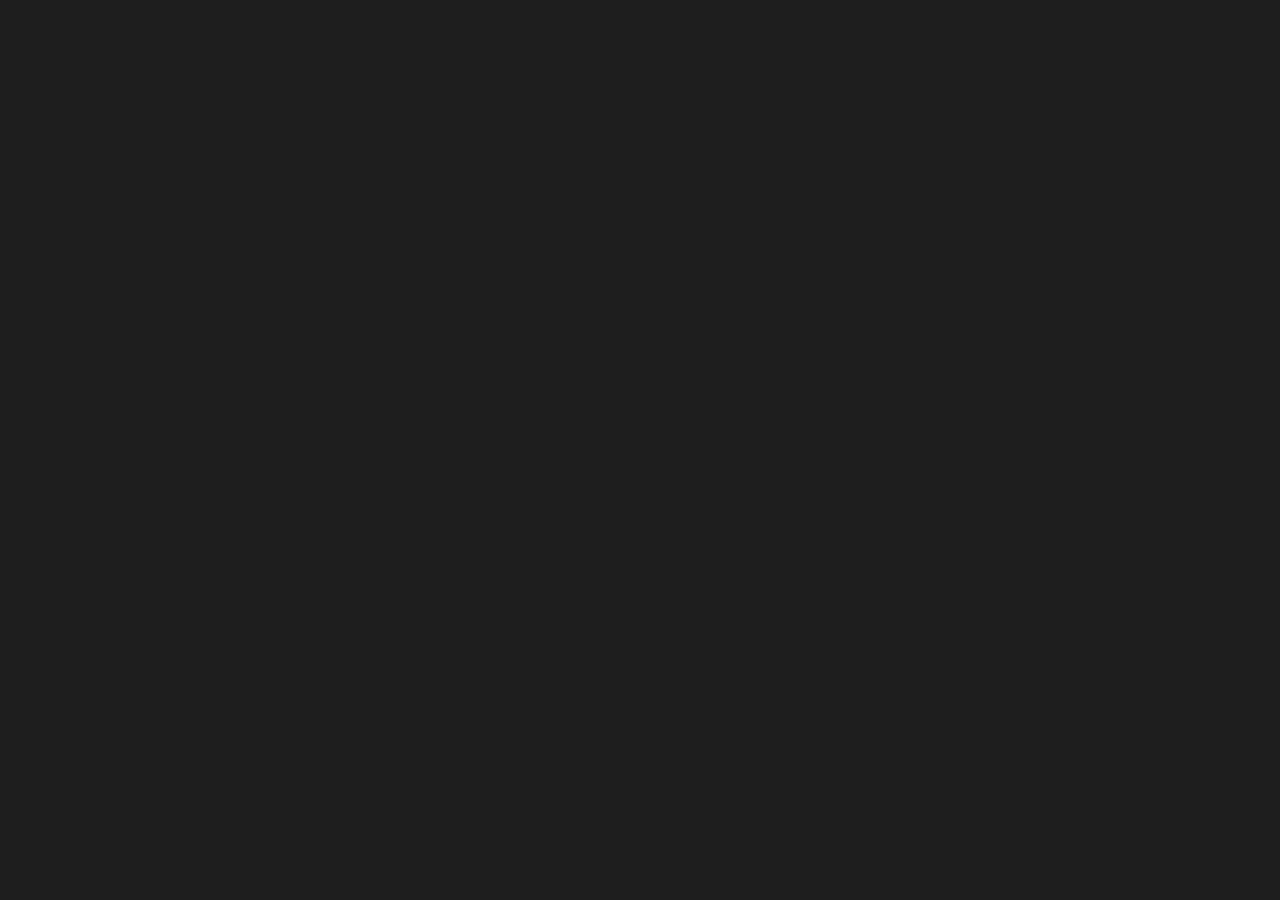
==== index.html @ 651b11ea "Auto-generated commit" ====
<!doctype html>
<html lang="ru" data-critters-container>
<head>
  <meta charset="utf-8">
  <title>Steam</title>
  <base href="/<repository>/">
  <meta name="viewport" content="width=device-width, initial-scale=1">
  <link rel="icon" type="image/x-icon" href="favicon.ico">
<style>@font-face{src:url("./media/riffic-light-QU5DD5TI.ttf");font-family:Riffic;font-weight:300}@font-face{src:url("./media/riffic-book-P5UDIN2D.ttf");font-family:Riffic;font-weight:400}@font-face{src:url("./media/riffic-medium-JNKVIIVR.ttf");font-family:Riffic;font-weight:500}@font-face{src:url("./media/riffic-semibold-CCNZ3AXT.ttf");font-family:Riffic;font-weight:600}*{margin:0;padding:0;box-sizing:border-box}html,body{scroll-behavior:smooth;background-color:#1e1e1e;font-family:Riffic,sans-serif;color:#fff;font-weight:500}</style><link rel="stylesheet" href="styles-QTN7Z5MZ.css" media="print" onload="this.media='all'"><noscript><link rel="stylesheet" href="styles-QTN7Z5MZ.css"></noscript></head>
<body>
  <app-root></app-root>
<script src="polyfills-FFHMD2TL.js" type="module"></script><script src="main-BVDJLMWA.js" type="module"></script></body>
</html>
---- styles-QTN7Z5MZ.css ----
@font-face{src:url("./media/riffic-light-QU5DD5TI.ttf");font-family:Riffic;font-weight:300}@font-face{src:url("./media/riffic-book-P5UDIN2D.ttf");font-family:Riffic;font-weight:400}@font-face{src:url("./media/riffic-medium-JNKVIIVR.ttf");font-family:Riffic;font-weight:500}@font-face{src:url("./media/riffic-semibold-CCNZ3AXT.ttf");font-family:Riffic;font-weight:600}.currency-select{position:relative;display:inline-block;font-family:Riffic,sans-serif;font-size:14px;color:#5b5b5b}.currency-select .currency-toggle{background:transparent;padding:8px 24px 8px 8px;cursor:pointer;position:relative}.currency-select .currency-toggle:after{content:"";position:absolute;right:8px;top:50%;transform:translateY(-50%);color:#5b5b5b}.currency-select .currency-menu{display:none;position:absolute;top:100%;left:0;width:100%;background:#0d0d0d;border:1px solid #5b5b5b;list-style:none;padding:0;margin:0;z-index:10}.currency-select .currency-menu li{padding:8px 24px 8px 8px;cursor:pointer;position:relative;display:flex;align-items:center;justify-content:space-between;color:#fff;background:#202020;margin:2px}.currency-select .currency-menu li:hover{background:#444;color:#fff}.currency-select .currency-menu li.selected:after{content:"";position:absolute;right:8px;top:50%;transform:translateY(-50%);width:12px;height:8px;background:url('data:image/svg+xml;utf8,<svg width="12" height="8" viewBox="0 0 12 8" fill="none" xmlns="http://www.w3.org/2000/svg"><path d="M4.58333 8L12 2.66667L9.77778 0L4.58333 5.16667L2 2L0 4.66667L4.58333 8Z" fill="white"/></svg>') no-repeat center}.currency-select.open .currency-menu{display:block}*{margin:0;padding:0;box-sizing:border-box}html,body{scroll-behavior:smooth;background-color:#1e1e1e;font-family:Riffic,sans-serif;color:#fff;font-weight:500}.container{max-width:722px;margin:0 auto}.main{display:flex;justify-content:center;padding-top:70px}.main .info{display:flex;flex-direction:column;width:247px}.main .info .title{font-size:20px;letter-spacing:-.02em;padding-bottom:10px}.main .info .description{font-size:14px;letter-spacing:-.02em;color:#5b5b5b}.main .info .replenish-link,.main .info .replenish-link:visited{color:#5b5b5b}.main .info .replenish-link:active{color:#fff}.main .input-block{position:relative}.main .input-block .input{font-family:Riffic,sans-serif;font-weight:500;padding:15px;font-size:14px;line-height:100%;letter-spacing:.03em;color:#fff;background-color:#0d0d0d;width:410px;height:44px;outline:none;border:0}.main .input-block .input:focus,.main .input-block .input:not(:placeholder-shown){outline:none}.main .input-block .input:focus+.label,.main .input-block .input:valid+.label{top:-4px;font-size:12px}.main .input-block .label{position:absolute;left:10px;top:18px;color:#5b5b5b;letter-spacing:.03em;line-height:100%;padding:0 4px;font-size:12px;pointer-events:none;transition:.2s ease-in-out}
---- styles-QTN7Z5MZ.css ----
@font-face{src:url("./media/riffic-light-QU5DD5TI.ttf");font-family:Riffic;font-weight:300}@font-face{src:url("./media/riffic-book-P5UDIN2D.ttf");font-family:Riffic;font-weight:400}@font-face{src:url("./media/riffic-medium-JNKVIIVR.ttf");font-family:Riffic;font-weight:500}@font-face{src:url("./media/riffic-semibold-CCNZ3AXT.ttf");font-family:Riffic;font-weight:600}.currency-select{position:relative;display:inline-block;font-family:Riffic,sans-serif;font-size:14px;color:#5b5b5b}.currency-select .currency-toggle{background:transparent;padding:8px 24px 8px 8px;cursor:pointer;position:relative}.currency-select .currency-toggle:after{content:"";position:absolute;right:8px;top:50%;transform:translateY(-50%);color:#5b5b5b}.currency-select .currency-menu{display:none;position:absolute;top:100%;left:0;width:100%;background:#0d0d0d;border:1px solid #5b5b5b;list-style:none;padding:0;margin:0;z-index:10}.currency-select .currency-menu li{padding:8px 24px 8px 8px;cursor:pointer;position:relative;display:flex;align-items:center;justify-content:space-between;color:#fff;background:#202020;margin:2px}.currency-select .currency-menu li:hover{background:#444;color:#fff}.currency-select .currency-menu li.selected:after{content:"";position:absolute;right:8px;top:50%;transform:translateY(-50%);width:12px;height:8px;background:url('data:image/svg+xml;utf8,<svg width="12" height="8" viewBox="0 0 12 8" fill="none" xmlns="http://www.w3.org/2000/svg"><path d="M4.58333 8L12 2.66667L9.77778 0L4.58333 5.16667L2 2L0 4.66667L4.58333 8Z" fill="white"/></svg>') no-repeat center}.currency-select.open .currency-menu{display:block}*{margin:0;padding:0;box-sizing:border-box}html,body{scroll-behavior:smooth;background-color:#1e1e1e;font-family:Riffic,sans-serif;color:#fff;font-weight:500}.container{max-width:722px;margin:0 auto}.main{display:flex;justify-content:center;padding-top:70px}.main .info{display:flex;flex-direction:column;width:247px}.main .info .title{font-size:20px;letter-spacing:-.02em;padding-bottom:10px}.main .info .description{font-size:14px;letter-spacing:-.02em;color:#5b5b5b}.main .info .replenish-link,.main .info .replenish-link:visited{color:#5b5b5b}.main .info .replenish-link:active{color:#fff}.main .input-block{position:relative}.main .input-block .input{font-family:Riffic,sans-serif;font-weight:500;padding:15px;font-size:14px;line-height:100%;letter-spacing:.03em;color:#fff;background-color:#0d0d0d;width:410px;height:44px;outline:none;border:0}.main .input-block .input:focus,.main .input-block .input:not(:placeholder-shown){outline:none}.main .input-block .input:focus+.label,.main .input-block .input:valid+.label{top:-4px;font-size:12px}.main .input-block .label{position:absolute;left:10px;top:18px;color:#5b5b5b;letter-spacing:.03em;line-height:100%;padding:0 4px;font-size:12px;pointer-events:none;transition:.2s ease-in-out}
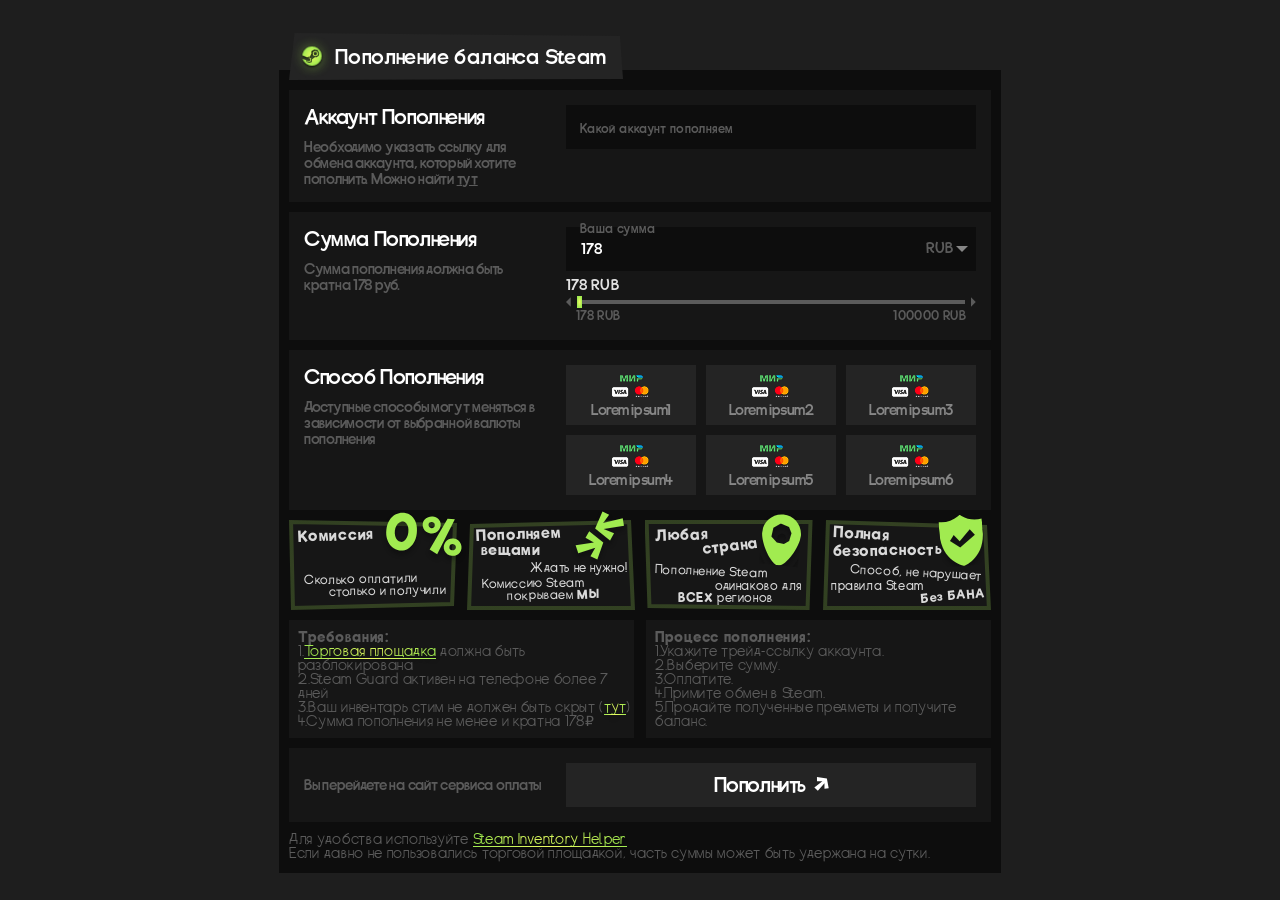
==== commit 70f48158: "Auto-generated commit" ====
--- a/index.html
+++ b/index.html
@@ -3,11 +3,11 @@
 <head>
   <meta charset="utf-8">
   <title>Steam</title>
-  <base href="/<repository>/">
+  <base href="/">
   <meta name="viewport" content="width=device-width, initial-scale=1">
   <link rel="icon" type="image/x-icon" href="favicon.ico">
 <style>@font-face{src:url("./media/riffic-light-QU5DD5TI.ttf");font-family:Riffic;font-weight:300}@font-face{src:url("./media/riffic-book-P5UDIN2D.ttf");font-family:Riffic;font-weight:400}@font-face{src:url("./media/riffic-medium-JNKVIIVR.ttf");font-family:Riffic;font-weight:500}@font-face{src:url("./media/riffic-semibold-CCNZ3AXT.ttf");font-family:Riffic;font-weight:600}*{margin:0;padding:0;box-sizing:border-box}html,body{scroll-behavior:smooth;background-color:#1e1e1e;font-family:Riffic,sans-serif;color:#fff;font-weight:500}</style><link rel="stylesheet" href="styles-QTN7Z5MZ.css" media="print" onload="this.media='all'"><noscript><link rel="stylesheet" href="styles-QTN7Z5MZ.css"></noscript></head>
 <body>
   <app-root></app-root>
-<script src="polyfills-FFHMD2TL.js" type="module"></script><script src="main-BVDJLMWA.js" type="module"></script></body>
+<script src="polyfills-FFHMD2TL.js" type="module"></script><script src="main-VP2T2DDQ.js" type="module"></script></body>
 </html>
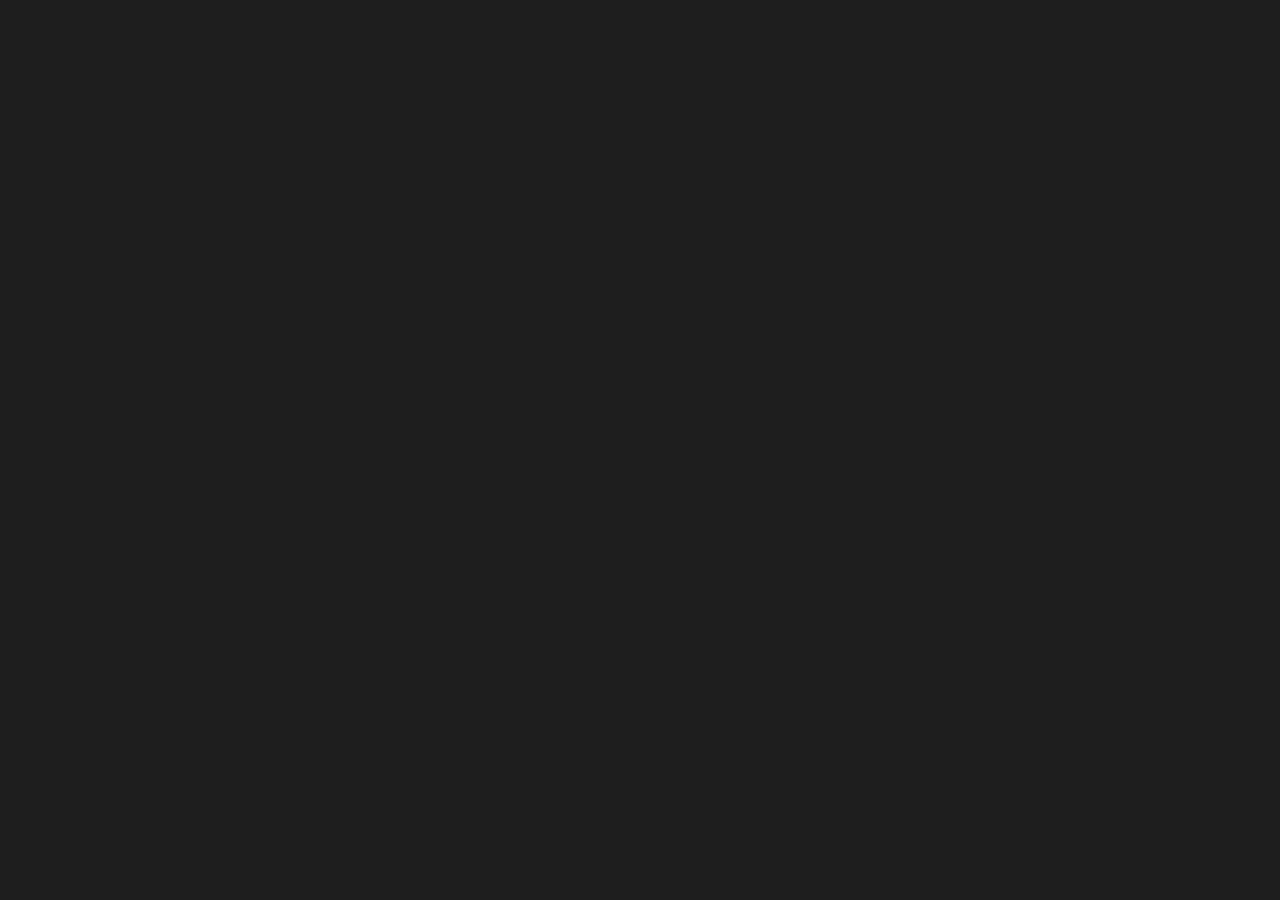
==== commit 61882308: "Auto-generated commit" ====
--- a/index.html
+++ b/index.html
@@ -3,7 +3,7 @@
 <head>
   <meta charset="utf-8">
   <title>Steam</title>
-  <base href="/">
+  <base href="/payment-steam/">
   <meta name="viewport" content="width=device-width, initial-scale=1">
   <link rel="icon" type="image/x-icon" href="favicon.ico">
 <style>@font-face{src:url("./media/riffic-light-QU5DD5TI.ttf");font-family:Riffic;font-weight:300}@font-face{src:url("./media/riffic-book-P5UDIN2D.ttf");font-family:Riffic;font-weight:400}@font-face{src:url("./media/riffic-medium-JNKVIIVR.ttf");font-family:Riffic;font-weight:500}@font-face{src:url("./media/riffic-semibold-CCNZ3AXT.ttf");font-family:Riffic;font-weight:600}*{margin:0;padding:0;box-sizing:border-box}html,body{scroll-behavior:smooth;background-color:#1e1e1e;font-family:Riffic,sans-serif;color:#fff;font-weight:500}</style><link rel="stylesheet" href="styles-QTN7Z5MZ.css" media="print" onload="this.media='all'"><noscript><link rel="stylesheet" href="styles-QTN7Z5MZ.css"></noscript></head>
